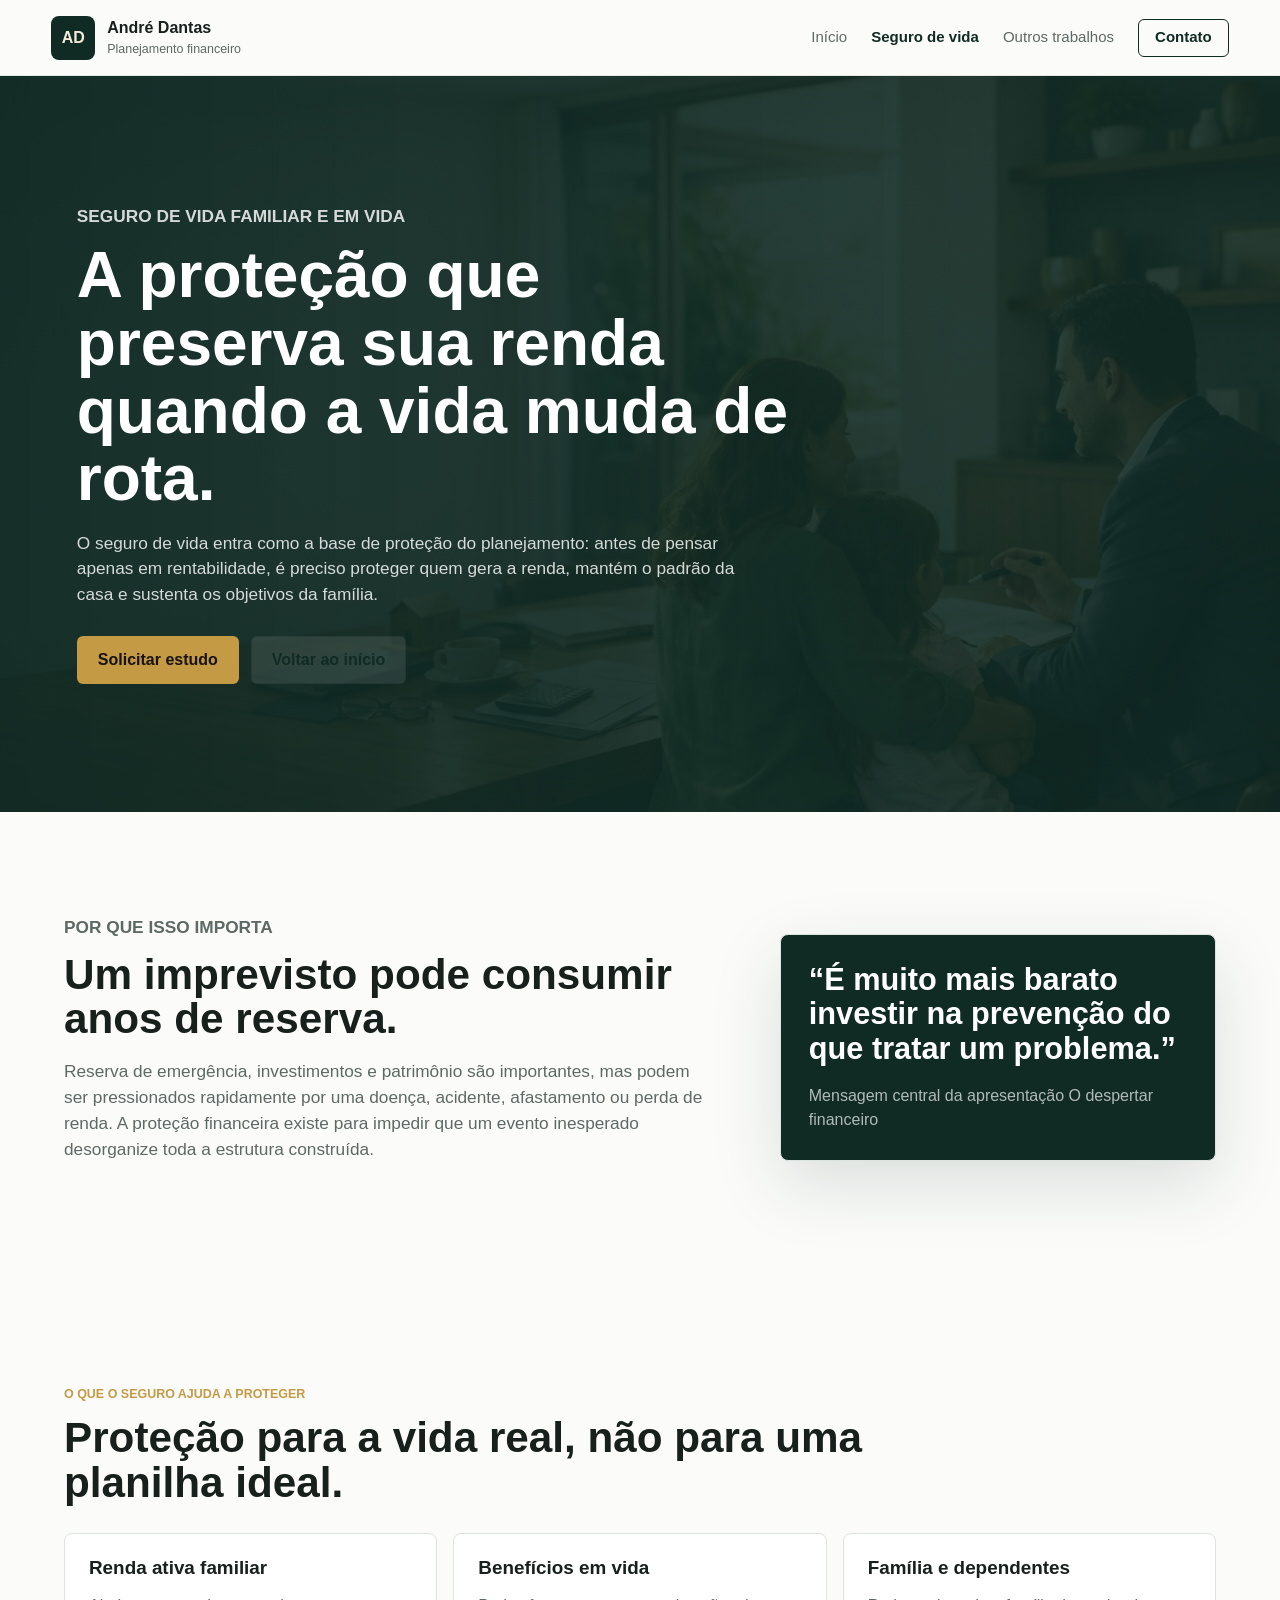
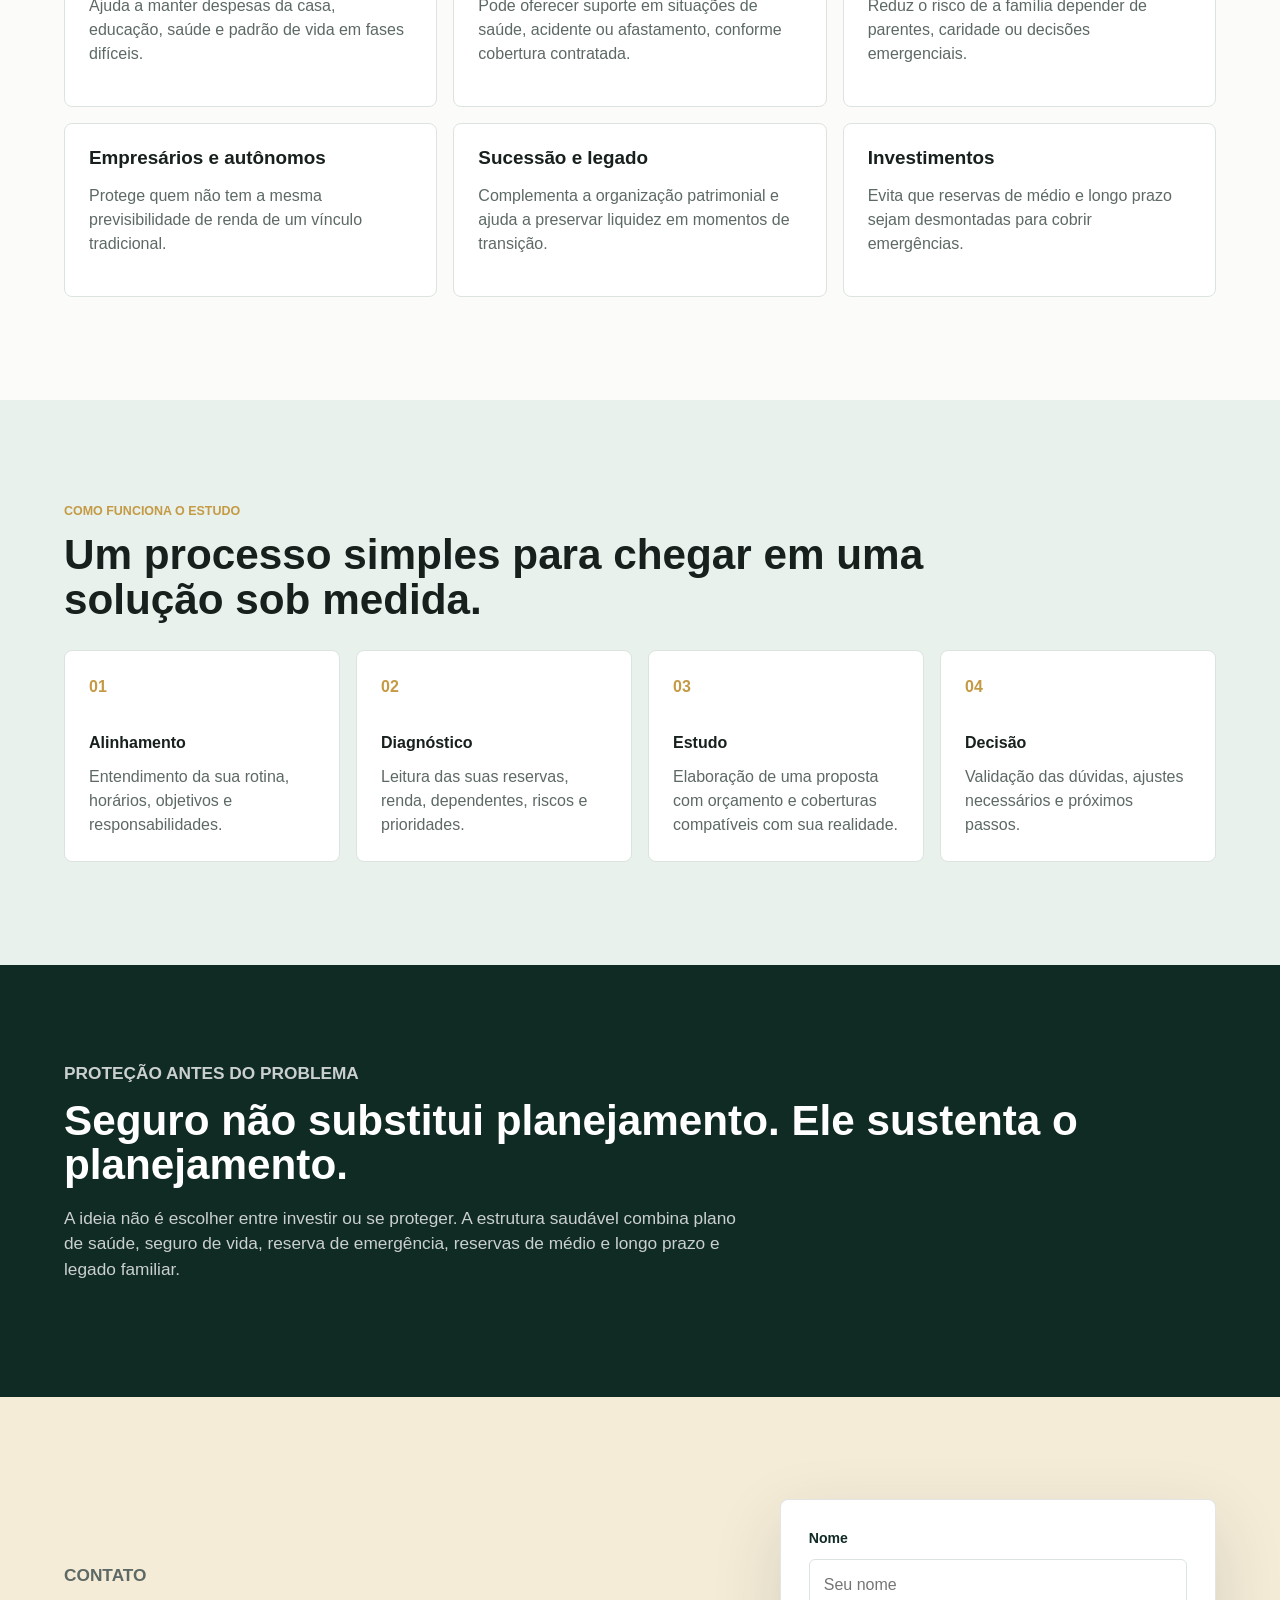
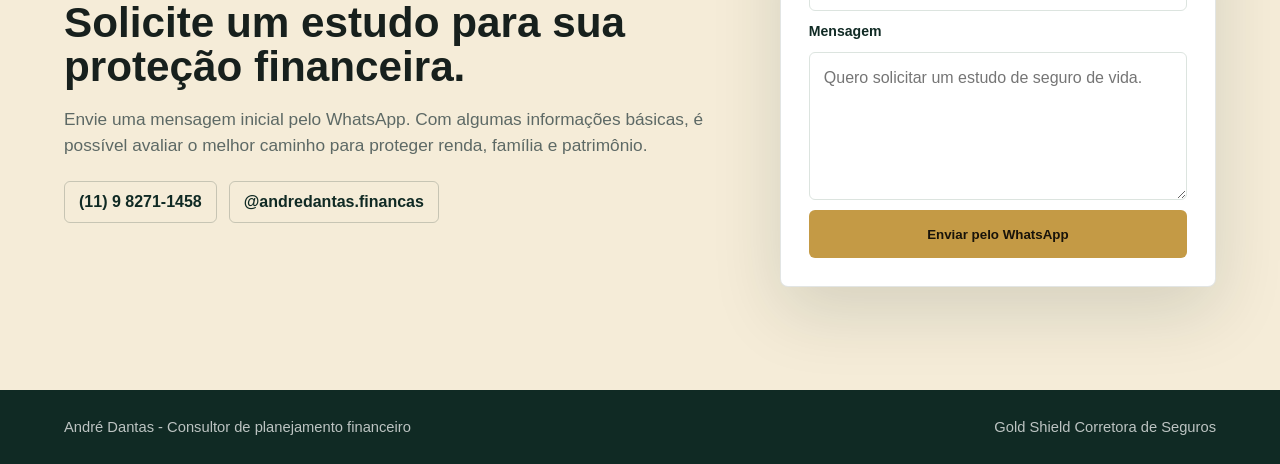
==== seguro-de-vida.html @ 7682a80f "Início" ====
<!doctype html>
<html lang="pt-BR">
  <head>
    <meta charset="utf-8">
    <meta name="viewport" content="width=device-width, initial-scale=1">
    <title>Seguro de Vida | André Dantas</title>
    <meta
      name="description"
      content="Seguro de vida para proteger renda, família, patrimônio e planos diante de imprevistos."
    >
    <link rel="stylesheet" href="styles.css">
  </head>
  <body>
    <header class="site-header">
      <a class="brand" href="index.html" aria-label="André Dantas - página inicial">
        <span class="brand-mark">AD</span>
        <span>
          <strong>André Dantas</strong>
          <small>Planejamento financeiro</small>
        </span>
      </a>
      <nav class="site-nav" aria-label="Navegação principal">
        <a href="index.html">Início</a>
        <a href="seguro-de-vida.html" aria-current="page">Seguro de vida</a>
        <a href="index.html#servicos">Outros trabalhos</a>
        <a class="nav-cta" href="#contato">Contato</a>
      </nav>
    </header>

    <main>
      <section class="page-hero compact-hero">
        <div>
          <p class="eyebrow">Seguro de vida familiar e em vida</p>
          <h1>A proteção que preserva sua renda quando a vida muda de rota.</h1>
          <p>
            O seguro de vida entra como a base de proteção do planejamento: antes de pensar apenas em
            rentabilidade, é preciso proteger quem gera a renda, mantém o padrão da casa e sustenta os
            objetivos da família.
          </p>
          <div class="hero-actions">
            <a class="button primary" href="#contato">Solicitar estudo</a>
            <a class="button secondary dark" href="index.html">Voltar ao início</a>
          </div>
        </div>
      </section>

      <section class="section split">
        <div class="section-copy">
          <p class="eyebrow">Por que isso importa</p>
          <h2>Um imprevisto pode consumir anos de reserva.</h2>
          <p>
            Reserva de emergência, investimentos e patrimônio são importantes, mas podem ser
            pressionados rapidamente por uma doença, acidente, afastamento ou perda de renda. A
            proteção financeira existe para impedir que um evento inesperado desorganize toda a
            estrutura construída.
          </p>
        </div>
        <div class="highlight-panel">
          <strong>“É muito mais barato investir na prevenção do que tratar um problema.”</strong>
          <span>Mensagem central da apresentação O despertar financeiro</span>
        </div>
      </section>

      <section class="section">
        <div class="section-heading">
          <p class="eyebrow">O que o seguro ajuda a proteger</p>
          <h2>Proteção para a vida real, não para uma planilha ideal.</h2>
        </div>
        <div class="benefit-grid">
          <article>
            <h3>Renda ativa familiar</h3>
            <p>Ajuda a manter despesas da casa, educação, saúde e padrão de vida em fases difíceis.</p>
          </article>
          <article>
            <h3>Benefícios em vida</h3>
            <p>Pode oferecer suporte em situações de saúde, acidente ou afastamento, conforme cobertura contratada.</p>
          </article>
          <article>
            <h3>Família e dependentes</h3>
            <p>Reduz o risco de a família depender de parentes, caridade ou decisões emergenciais.</p>
          </article>
          <article>
            <h3>Empresários e autônomos</h3>
            <p>Protege quem não tem a mesma previsibilidade de renda de um vínculo tradicional.</p>
          </article>
          <article>
            <h3>Sucessão e legado</h3>
            <p>Complementa a organização patrimonial e ajuda a preservar liquidez em momentos de transição.</p>
          </article>
          <article>
            <h3>Investimentos</h3>
            <p>Evita que reservas de médio e longo prazo sejam desmontadas para cobrir emergências.</p>
          </article>
        </div>
      </section>

      <section class="section process">
        <div class="section-heading">
          <p class="eyebrow">Como funciona o estudo</p>
          <h2>Um processo simples para chegar em uma solução sob medida.</h2>
        </div>
        <ol class="steps">
          <li>
            <strong>Alinhamento</strong>
            <span>Entendimento da sua rotina, horários, objetivos e responsabilidades.</span>
          </li>
          <li>
            <strong>Diagnóstico</strong>
            <span>Leitura das suas reservas, renda, dependentes, riscos e prioridades.</span>
          </li>
          <li>
            <strong>Estudo</strong>
            <span>Elaboração de uma proposta com orçamento e coberturas compatíveis com sua realidade.</span>
          </li>
          <li>
            <strong>Decisão</strong>
            <span>Validação das dúvidas, ajustes necessários e próximos passos.</span>
          </li>
        </ol>
      </section>

      <section class="section compare-band">
        <div>
          <p class="eyebrow">Proteção antes do problema</p>
          <h2>Seguro não substitui planejamento. Ele sustenta o planejamento.</h2>
          <p>
            A ideia não é escolher entre investir ou se proteger. A estrutura saudável combina plano
            de saúde, seguro de vida, reserva de emergência, reservas de médio e longo prazo e legado
            familiar.
          </p>
        </div>
      </section>

      <section id="contato" class="contact section">
        <div class="contact-copy">
          <p class="eyebrow">Contato</p>
          <h2>Solicite um estudo para sua proteção financeira.</h2>
          <p>
            Envie uma mensagem inicial pelo WhatsApp. Com algumas informações básicas, é possível
            avaliar o melhor caminho para proteger renda, família e patrimônio.
          </p>
          <div class="contact-links">
            <a href="tel:+5511982711458">(11) 9 8271-1458</a>
            <a href="https://www.instagram.com/andredantas.financas/">@andredantas.financas</a>
          </div>
        </div>
        <form class="contact-form" data-whatsapp-form>
          <label for="name">Nome</label>
          <input id="name" name="name" type="text" autocomplete="name" placeholder="Seu nome">

          <label for="message">Mensagem</label>
          <textarea
            id="message"
            name="message"
            rows="5"
            placeholder="Quero solicitar um estudo de seguro de vida."
          ></textarea>

          <button class="button primary full" type="submit">Enviar pelo WhatsApp</button>
        </form>
      </section>
    </main>

    <footer class="site-footer">
      <p>André Dantas - Consultor de planejamento financeiro</p>
      <p>Gold Shield Corretora de Seguros</p>
    </footer>

    <script src="script.js"></script>
  </body>
</html>
---- styles.css ----
:root {
  --green-900: #102a24;
  --green-800: #183b32;
  --green-700: #255144;
  --mint-100: #e8f1eb;
  --gold-500: #c49a45;
  --gold-100: #f5ecd8;
  --ink: #17201d;
  --muted: #5d6965;
  --line: #dce4df;
  --paper: #fbfcfa;
  --white: #ffffff;
  --shadow: 0 24px 70px rgba(16, 42, 36, 0.14);
}

* {
  box-sizing: border-box;
}

html {
  scroll-behavior: smooth;
}

body {
  margin: 0;
  background: var(--paper);
  color: var(--ink);
  font-family: Arial, Helvetica, sans-serif;
  line-height: 1.5;
}

a {
  color: inherit;
}

.site-header {
  position: sticky;
  top: 0;
  z-index: 20;
  display: flex;
  align-items: center;
  justify-content: space-between;
  gap: 24px;
  min-height: 76px;
  padding: 14px clamp(18px, 4vw, 56px);
  background: rgba(251, 252, 250, 0.92);
  border-bottom: 1px solid rgba(220, 228, 223, 0.8);
  backdrop-filter: blur(16px);
}

.brand {
  display: inline-flex;
  align-items: center;
  gap: 12px;
  text-decoration: none;
  min-width: 220px;
}

.brand-mark {
  display: grid;
  place-items: center;
  width: 44px;
  height: 44px;
  border-radius: 8px;
  background: var(--green-900);
  color: var(--gold-100);
  font-weight: 800;
}

.brand strong,
.brand small {
  display: block;
}

.brand strong {
  font-size: 1rem;
}

.brand small {
  color: var(--muted);
  font-size: 0.78rem;
}

.site-nav {
  display: flex;
  align-items: center;
  gap: clamp(10px, 2vw, 24px);
  color: var(--muted);
  font-size: 0.94rem;
}

.site-nav a {
  min-height: 38px;
  display: inline-flex;
  align-items: center;
  text-decoration: none;
  white-space: nowrap;
}

.site-nav a[aria-current="page"] {
  color: var(--green-900);
  font-weight: 700;
}

.nav-cta {
  padding: 0 16px;
  border: 1px solid var(--green-900);
  border-radius: 6px;
  color: var(--green-900);
  font-weight: 700;
}

.hero {
  position: relative;
  min-height: calc(100vh - 76px);
  display: grid;
  align-items: center;
  overflow: hidden;
}

.hero img {
  position: absolute;
  inset: 0;
  width: 100%;
  height: 100%;
  object-fit: cover;
}

.hero-overlay {
  position: absolute;
  inset: 0;
  background:
    linear-gradient(90deg, rgba(16, 42, 36, 0.92) 0%, rgba(16, 42, 36, 0.74) 37%, rgba(16, 42, 36, 0.12) 72%),
    linear-gradient(0deg, rgba(16, 42, 36, 0.38), rgba(16, 42, 36, 0));
}

.hero-content {
  position: relative;
  z-index: 1;
  width: min(680px, calc(100% - 36px));
  margin-left: clamp(18px, 7vw, 96px);
  padding: 72px 0;
  color: var(--white);
}

.eyebrow {
  margin: 0 0 12px;
  color: var(--gold-500);
  font-size: 0.78rem;
  font-weight: 800;
  letter-spacing: 0;
  text-transform: uppercase;
}

h1,
h2,
h3,
p {
  overflow-wrap: anywhere;
}

h1,
h2,
h3 {
  margin: 0;
  line-height: 1.06;
  letter-spacing: 0;
}

h1 {
  max-width: 720px;
  font-size: clamp(2.45rem, 5vw, 5.2rem);
}

h2 {
  font-size: clamp(2rem, 3.3vw, 3.4rem);
}

h3 {
  font-size: 1.18rem;
}

.hero-content p:not(.eyebrow),
.page-hero p,
.section-copy p,
.contact-copy p,
.compare-band p,
.life-insurance-callout p {
  max-width: 680px;
  color: inherit;
  font-size: 1.08rem;
}

.hero-content p:not(.eyebrow) {
  color: rgba(255, 255, 255, 0.86);
}

.hero-actions {
  display: flex;
  flex-wrap: wrap;
  gap: 12px;
  margin-top: 28px;
}

.button {
  min-height: 48px;
  display: inline-flex;
  align-items: center;
  justify-content: center;
  padding: 0 20px;
  border-radius: 6px;
  border: 1px solid transparent;
  font-weight: 800;
  text-decoration: none;
  cursor: pointer;
}

.button.primary {
  background: var(--gold-500);
  color: #18130a;
}

.button.secondary {
  background: rgba(255, 255, 255, 0.1);
  border-color: rgba(255, 255, 255, 0.42);
  color: var(--white);
}

.button.secondary.dark {
  border-color: rgba(16, 42, 36, 0.26);
  color: var(--green-900);
}

.button.full {
  width: 100%;
}

.section {
  padding: clamp(56px, 8vw, 104px) clamp(18px, 5vw, 72px);
}

.intro,
.split,
.contact,
.life-insurance-callout {
  display: grid;
  grid-template-columns: minmax(0, 1.1fr) minmax(280px, 0.75fr);
  gap: clamp(28px, 6vw, 76px);
  align-items: center;
}

.section-copy p,
.contact-copy p,
.compare-band p {
  color: var(--muted);
}

.stats-strip,
.highlight-panel {
  padding: 28px;
  border: 1px solid var(--line);
  border-radius: 8px;
  background: var(--white);
  box-shadow: var(--shadow);
}

.stats-strip {
  display: grid;
  gap: 18px;
}

.stats-strip div {
  display: flex;
  justify-content: space-between;
  gap: 16px;
  padding-bottom: 18px;
  border-bottom: 1px solid var(--line);
}

.stats-strip div:last-child {
  padding-bottom: 0;
  border-bottom: 0;
}

.stats-strip strong {
  color: var(--green-900);
  font-size: 2rem;
}

.stats-strip span {
  max-width: 180px;
  color: var(--muted);
  text-align: right;
}

.framework,
.testimonials,
.process {
  background: var(--mint-100);
}

.section-heading {
  max-width: 860px;
  margin-bottom: 28px;
}

.pillars,
.service-grid,
.benefit-grid,
.quote-grid {
  display: grid;
  gap: 16px;
}

.pillars {
  grid-template-columns: repeat(3, minmax(0, 1fr));
}

.service-grid,
.benefit-grid {
  grid-template-columns: repeat(4, minmax(0, 1fr));
}

.benefit-grid {
  grid-template-columns: repeat(3, minmax(0, 1fr));
}

.pillars article,
.service-grid article,
.benefit-grid article,
.quote-grid blockquote {
  min-height: 170px;
  padding: 24px;
  border: 1px solid var(--line);
  border-radius: 8px;
  background: var(--white);
}

.pillars span {
  color: var(--gold-500);
  font-size: 2.4rem;
  font-weight: 800;
}

.pillars p,
.service-grid p,
.benefit-grid p {
  color: var(--muted);
}

.accent-card {
  background: var(--green-900) !important;
  color: var(--white);
}

.accent-card p {
  color: rgba(255, 255, 255, 0.78);
}

.life-insurance-callout,
.compare-band {
  background: var(--green-900);
  color: var(--white);
}

.life-insurance-callout p,
.compare-band p {
  color: rgba(255, 255, 255, 0.78);
}

.services {
  background: var(--paper);
}

.quote-grid {
  grid-template-columns: repeat(3, minmax(0, 1fr));
}

.quote-grid blockquote {
  margin: 0;
  color: var(--green-900);
  font-size: 1.1rem;
  font-weight: 700;
}

.page-hero {
  padding: clamp(76px, 10vw, 128px) clamp(18px, 6vw, 86px);
  background:
    linear-gradient(90deg, rgba(16, 42, 36, 0.96), rgba(16, 42, 36, 0.88)),
    url("assets/hero-protecao-financeira.png") center right / cover;
  color: var(--white);
}

.compact-hero {
  min-height: 560px;
  display: grid;
  align-items: center;
}

.page-hero p {
  color: rgba(255, 255, 255, 0.82);
}

.highlight-panel {
  background: var(--green-900);
  color: var(--white);
}

.highlight-panel strong,
.highlight-panel span {
  display: block;
}

.highlight-panel strong {
  font-size: clamp(1.6rem, 2.4vw, 2.4rem);
  line-height: 1.12;
}

.highlight-panel span {
  margin-top: 18px;
  color: rgba(255, 255, 255, 0.68);
}

.steps {
  display: grid;
  grid-template-columns: repeat(4, minmax(0, 1fr));
  gap: 16px;
  padding: 0;
  margin: 0;
  list-style: none;
  counter-reset: steps;
}

.steps li {
  counter-increment: steps;
  min-height: 190px;
  padding: 24px;
  border-radius: 8px;
  background: var(--white);
  border: 1px solid var(--line);
}

.steps li::before {
  content: counter(steps, decimal-leading-zero);
  display: block;
  margin-bottom: 32px;
  color: var(--gold-500);
  font-weight: 800;
}

.steps strong,
.steps span {
  display: block;
}

.steps span {
  margin-top: 10px;
  color: var(--muted);
}

.compare-band {
  padding-top: clamp(64px, 8vw, 96px);
  padding-bottom: clamp(64px, 8vw, 96px);
}

.contact {
  background: var(--gold-100);
}

.contact-links {
  display: flex;
  flex-wrap: wrap;
  gap: 12px;
  margin-top: 22px;
}

.contact-links a {
  min-height: 42px;
  display: inline-flex;
  align-items: center;
  padding: 0 14px;
  border: 1px solid rgba(16, 42, 36, 0.2);
  border-radius: 6px;
  color: var(--green-900);
  font-weight: 800;
  text-decoration: none;
}

.contact-form {
  display: grid;
  gap: 10px;
  padding: 28px;
  border-radius: 8px;
  background: var(--white);
  border: 1px solid rgba(16, 42, 36, 0.12);
  box-shadow: var(--shadow);
}

.contact-form label {
  color: var(--green-900);
  font-size: 0.88rem;
  font-weight: 800;
}

.contact-form input,
.contact-form textarea {
  width: 100%;
  border: 1px solid var(--line);
  border-radius: 6px;
  padding: 13px 14px;
  color: var(--ink);
  font: inherit;
}

.contact-form textarea {
  resize: vertical;
  min-height: 126px;
}

.site-footer {
  display: flex;
  justify-content: space-between;
  gap: 16px;
  padding: 26px clamp(18px, 5vw, 72px);
  background: var(--green-900);
  color: rgba(255, 255, 255, 0.72);
  font-size: 0.92rem;
}

.site-footer p {
  margin: 0;
}

@media (max-width: 960px) {
  .site-header {
    position: static;
    align-items: flex-start;
    flex-direction: column;
  }

  .site-nav {
    width: 100%;
    overflow-x: auto;
    padding-bottom: 4px;
  }

  .hero {
    min-height: 720px;
  }

  .hero-overlay {
    background:
      linear-gradient(90deg, rgba(16, 42, 36, 0.94), rgba(16, 42, 36, 0.7)),
      linear-gradient(0deg, rgba(16, 42, 36, 0.48), rgba(16, 42, 36, 0));
  }

  .intro,
  .split,
  .contact,
  .life-insurance-callout {
    grid-template-columns: 1fr;
  }

  .pillars,
  .service-grid,
  .benefit-grid,
  .quote-grid,
  .steps {
    grid-template-columns: repeat(2, minmax(0, 1fr));
  }
}

@media (max-width: 640px) {
  .brand {
    min-width: 0;
  }

  .hero {
    min-height: 680px;
  }

  .hero-content {
    width: calc(100% - 36px);
    margin: 0 auto;
  }

  .hero-actions,
  .button,
  .contact-links a {
    width: 100%;
  }

  .pillars,
  .service-grid,
  .benefit-grid,
  .quote-grid,
  .steps {
    grid-template-columns: 1fr;
  }

  .stats-strip div,
  .site-footer {
    flex-direction: column;
  }

  .stats-strip span {
    max-width: none;
    text-align: left;
  }
}
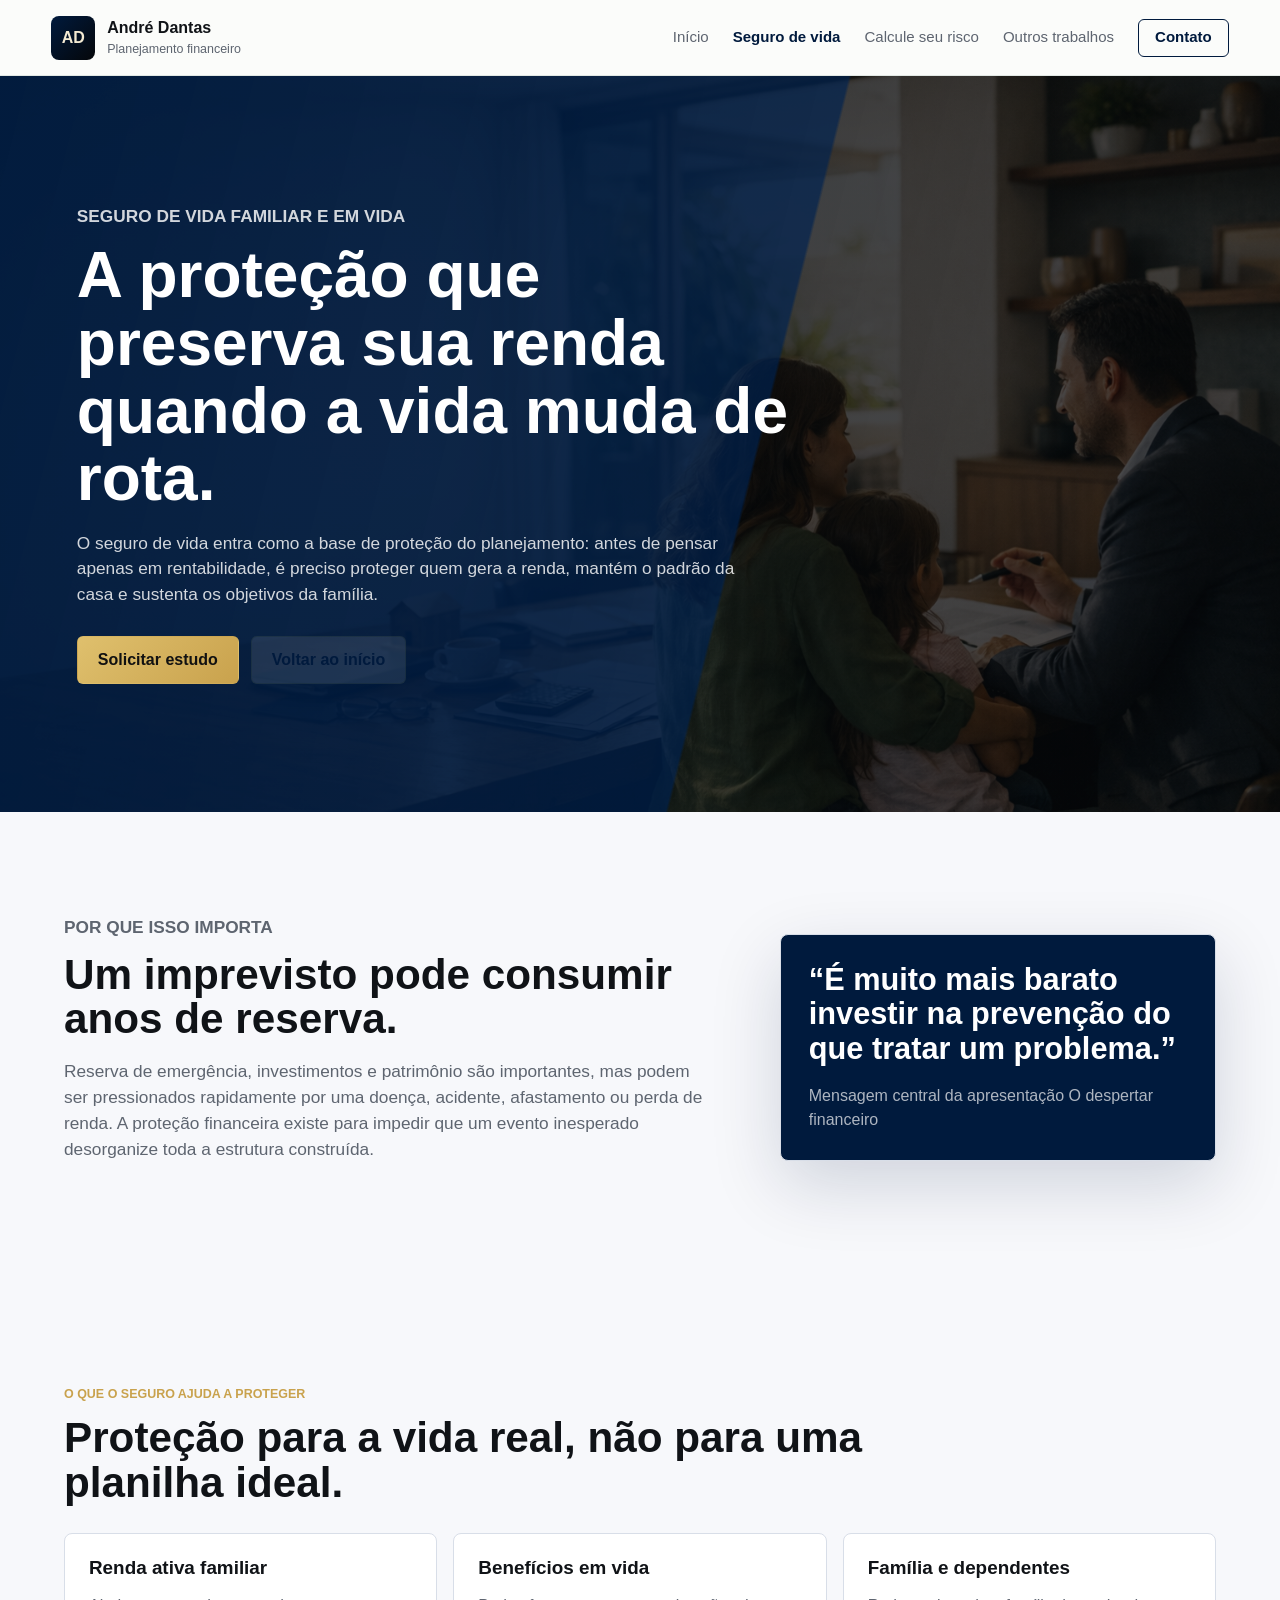
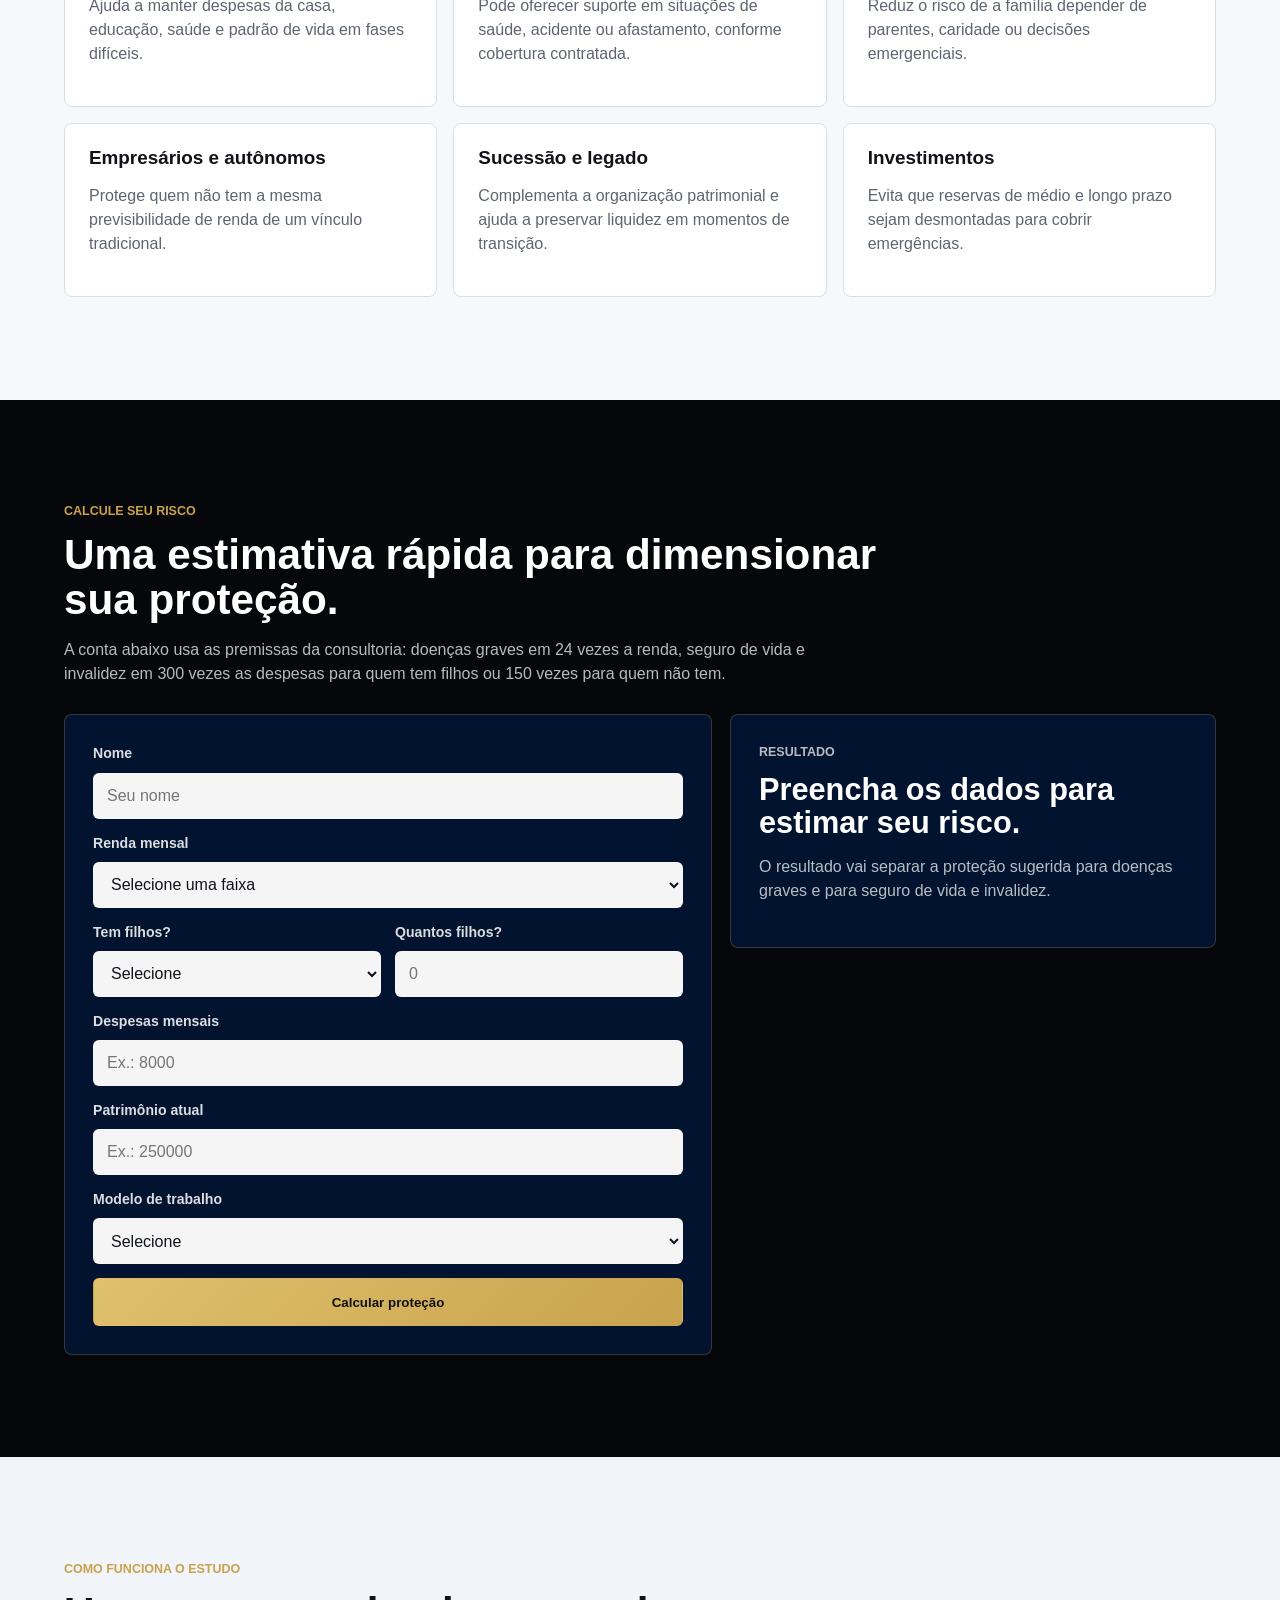
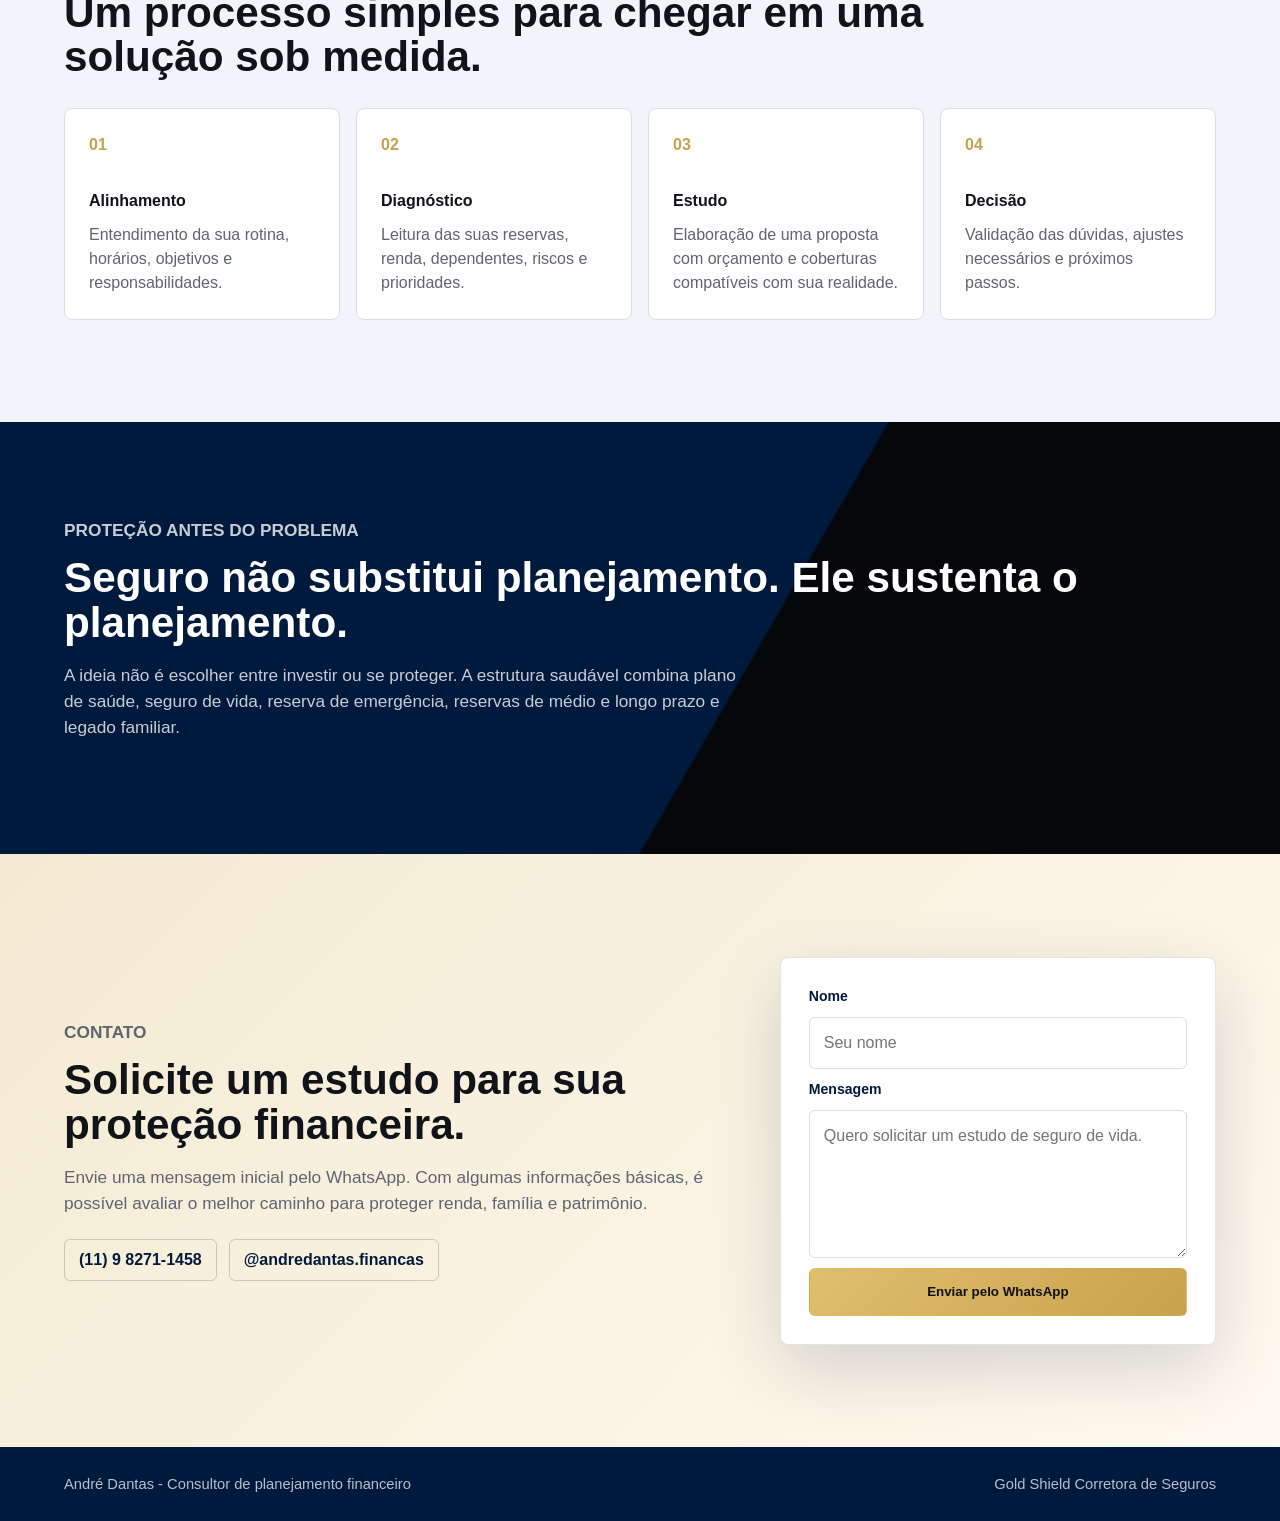
==== commit 96369bd2: "olá" ====
--- a/seguro-de-vida.html
+++ b/seguro-de-vida.html
@@ -22,6 +22,7 @@
       <nav class="site-nav" aria-label="Navegação principal">
         <a href="index.html">Início</a>
         <a href="seguro-de-vida.html" aria-current="page">Seguro de vida</a>
+        <a href="#calculadora">Calcule seu risco</a>
         <a href="index.html#servicos">Outros trabalhos</a>
         <a class="nav-cta" href="#contato">Contato</a>
       </nav>
@@ -91,6 +92,103 @@
             <h3>Investimentos</h3>
             <p>Evita que reservas de médio e longo prazo sejam desmontadas para cobrir emergências.</p>
           </article>
+        </div>
+      </section>
+
+      <section id="calculadora" class="calculator-section section">
+        <div class="section-heading">
+          <p class="eyebrow">Calcule seu risco</p>
+          <h2>Uma estimativa rápida para dimensionar sua proteção.</h2>
+          <p>
+            A conta abaixo usa as premissas da consultoria: doenças graves em 24 vezes a renda,
+            seguro de vida e invalidez em 300 vezes as despesas para quem tem filhos ou 150 vezes
+            para quem não tem.
+          </p>
+        </div>
+
+        <div class="calculator-shell">
+          <form class="risk-calculator" data-risk-calculator>
+            <div class="form-field">
+              <label for="risk-name">Nome</label>
+              <input id="risk-name" name="riskName" type="text" autocomplete="name" placeholder="Seu nome">
+            </div>
+
+            <div class="form-field">
+              <label for="income-range">Renda mensal</label>
+              <select id="income-range" name="income" required>
+                <option value="">Selecione uma faixa</option>
+                <option value="3000">Até R$ 3.000</option>
+                <option value="6000">R$ 3.001 a R$ 6.000</option>
+                <option value="10000">R$ 6.001 a R$ 10.000</option>
+                <option value="20000">R$ 10.001 a R$ 20.000</option>
+                <option value="40000">R$ 20.001 a R$ 40.000</option>
+                <option value="60000">Acima de R$ 40.000</option>
+              </select>
+            </div>
+
+            <div class="form-row">
+              <div class="form-field">
+                <label for="has-children">Tem filhos?</label>
+                <select id="has-children" name="hasChildren" required>
+                  <option value="">Selecione</option>
+                  <option value="yes">Sim</option>
+                  <option value="no">Não</option>
+                </select>
+              </div>
+
+              <div class="form-field">
+                <label for="children-count">Quantos filhos?</label>
+                <input id="children-count" name="childrenCount" type="number" min="0" step="1" placeholder="0">
+              </div>
+            </div>
+
+            <div class="form-field">
+              <label for="monthly-expenses">Despesas mensais</label>
+              <input
+                id="monthly-expenses"
+                name="monthlyExpenses"
+                type="number"
+                min="0"
+                step="100"
+                inputmode="numeric"
+                placeholder="Ex.: 8000"
+                required
+              >
+            </div>
+
+            <div class="form-field">
+              <label for="net-worth">Patrimônio atual</label>
+              <input
+                id="net-worth"
+                name="netWorth"
+                type="number"
+                min="0"
+                step="1000"
+                inputmode="numeric"
+                placeholder="Ex.: 250000"
+              >
+            </div>
+
+            <div class="form-field">
+              <label for="work-type">Modelo de trabalho</label>
+              <select id="work-type" name="workType" required>
+                <option value="">Selecione</option>
+                <option value="Autônomo">Autônomo</option>
+                <option value="CLT">CLT</option>
+              </select>
+            </div>
+
+            <button class="button primary full" type="submit">Calcular proteção</button>
+          </form>
+
+          <aside class="calculator-result" data-risk-result aria-live="polite">
+            <p class="eyebrow">Resultado</p>
+            <h3>Preencha os dados para estimar seu risco.</h3>
+            <p>
+              O resultado vai separar a proteção sugerida para doenças graves e para seguro de vida
+              e invalidez.
+            </p>
+          </aside>
         </div>
       </section>
 
--- a/styles.css
+++ b/styles.css
@@ -1,16 +1,17 @@
 :root {
-  --green-900: #102a24;
-  --green-800: #183b32;
-  --green-700: #255144;
-  --mint-100: #e8f1eb;
-  --gold-500: #c49a45;
-  --gold-100: #f5ecd8;
-  --ink: #17201d;
-  --muted: #5d6965;
-  --line: #dce4df;
-  --paper: #fbfcfa;
+  --green-900: #001a3d;
+  --green-800: #061f45;
+  --green-700: #12305e;
+  --mint-100: #f1f4f9;
+  --gold-500: #c9a24d;
+  --gold-100: #f4ead2;
+  --ink: #101317;
+  --muted: #5e6570;
+  --line: #d8dee8;
+  --paper: #f7f8fb;
+  --black: #05070a;
   --white: #ffffff;
-  --shadow: 0 24px 70px rgba(16, 42, 36, 0.14);
+  --shadow: 0 24px 70px rgba(0, 26, 61, 0.16);
 }
 
 * {
@@ -62,7 +63,7 @@
   width: 44px;
   height: 44px;
   border-radius: 8px;
-  background: var(--green-900);
+  background: linear-gradient(135deg, var(--green-900), var(--black));
   color: var(--gold-100);
   font-weight: 800;
 }
@@ -130,8 +131,8 @@
   position: absolute;
   inset: 0;
   background:
-    linear-gradient(90deg, rgba(16, 42, 36, 0.92) 0%, rgba(16, 42, 36, 0.74) 37%, rgba(16, 42, 36, 0.12) 72%),
-    linear-gradient(0deg, rgba(16, 42, 36, 0.38), rgba(16, 42, 36, 0));
+    linear-gradient(104deg, rgba(0, 26, 61, 0.97) 0%, rgba(0, 26, 61, 0.92) 42%, rgba(0, 26, 61, 0.2) 42.2%, rgba(5, 7, 10, 0.08) 100%),
+    linear-gradient(0deg, rgba(5, 7, 10, 0.38), rgba(5, 7, 10, 0));
 }
 
 .hero-content {
@@ -216,8 +217,8 @@
 }
 
 .button.primary {
-  background: var(--gold-500);
-  color: #18130a;
+  background: linear-gradient(135deg, #dfc06d, var(--gold-500));
+  color: #111111;
 }
 
 .button.secondary {
@@ -249,6 +250,33 @@
   align-items: center;
 }
 
+.cobrand-line {
+  display: flex;
+  flex-wrap: wrap;
+  align-items: center;
+  gap: 10px 14px;
+  margin-top: 34px;
+  color: rgba(255, 255, 255, 0.74);
+}
+
+.cobrand-line span {
+  width: 100%;
+  font-size: 0.84rem;
+  font-weight: 700;
+  text-transform: uppercase;
+}
+
+.cobrand-line strong {
+  min-height: 38px;
+  display: inline-flex;
+  align-items: center;
+  padding: 0 14px;
+  border: 1px solid rgba(201, 162, 77, 0.56);
+  background: rgba(5, 7, 10, 0.28);
+  border-radius: 6px;
+  color: var(--white);
+}
+
 .section-copy p,
 .contact-copy p,
 .compare-band p {
@@ -256,12 +284,95 @@
 }
 
 .stats-strip,
-.highlight-panel {
+.highlight-panel,
+.advisor-panel {
   padding: 28px;
   border: 1px solid var(--line);
   border-radius: 8px;
   background: var(--white);
   box-shadow: var(--shadow);
+}
+
+.advisor-panel {
+  position: relative;
+  overflow: hidden;
+}
+
+.advisor-panel::before {
+  content: "";
+  position: absolute;
+  top: 0;
+  right: 0;
+  width: 34%;
+  height: 100%;
+  background: linear-gradient(160deg, rgba(201, 162, 77, 0.36), rgba(5, 7, 10, 0));
+  clip-path: polygon(42% 0, 100% 0, 100% 100%, 0 100%);
+}
+
+.advisor-photo {
+  position: relative;
+  z-index: 1;
+  width: 100%;
+  aspect-ratio: 4 / 5;
+  margin-bottom: 20px;
+  overflow: hidden;
+  border-radius: 8px;
+  background: linear-gradient(135deg, var(--green-900), var(--black));
+}
+
+.advisor-photo img {
+  width: 100%;
+  height: 100%;
+  object-fit: cover;
+  object-position: center top;
+}
+
+.advisor-photo span {
+  width: 100%;
+  height: 100%;
+  display: grid;
+  place-items: center;
+  color: var(--gold-500);
+  font-size: 4rem;
+  font-weight: 800;
+}
+
+.advisor-panel h3,
+.advisor-panel p {
+  position: relative;
+  z-index: 1;
+}
+
+.advisor-panel p:not(.eyebrow) {
+  color: var(--muted);
+}
+
+.proof-band {
+  display: grid;
+  grid-template-columns: repeat(3, minmax(0, 1fr));
+  gap: 1px;
+  padding-top: 0;
+  padding-bottom: 0;
+  background: var(--black);
+  color: var(--white);
+}
+
+.proof-band div {
+  min-height: 150px;
+  display: grid;
+  align-content: center;
+  gap: 8px;
+  padding: 28px;
+  background: var(--green-900);
+}
+
+.proof-band strong {
+  color: var(--gold-500);
+  font-size: clamp(2rem, 4vw, 3.3rem);
+}
+
+.proof-band span {
+  color: rgba(255, 255, 255, 0.78);
 }
 
 .stats-strip {
@@ -359,8 +470,14 @@
 
 .life-insurance-callout,
 .compare-band {
-  background: var(--green-900);
+  background: linear-gradient(120deg, var(--green-900) 0%, var(--green-900) 58%, var(--black) 58.2%, var(--black) 100%);
   color: var(--white);
+}
+
+.callout-actions {
+  display: flex;
+  flex-wrap: wrap;
+  gap: 12px;
 }
 
 .life-insurance-callout p,
@@ -386,7 +503,7 @@
 .page-hero {
   padding: clamp(76px, 10vw, 128px) clamp(18px, 6vw, 86px);
   background:
-    linear-gradient(90deg, rgba(16, 42, 36, 0.96), rgba(16, 42, 36, 0.88)),
+    linear-gradient(104deg, rgba(0, 26, 61, 0.98) 0%, rgba(0, 26, 61, 0.92) 58%, rgba(5, 7, 10, 0.76) 58.2%, rgba(5, 7, 10, 0.7) 100%),
     url("assets/hero-protecao-financeira.png") center right / cover;
   color: var(--white);
 }
@@ -464,7 +581,7 @@
 }
 
 .contact {
-  background: var(--gold-100);
+  background: linear-gradient(135deg, var(--gold-100), #fffaf0);
 }
 
 .contact-links {
@@ -527,6 +644,111 @@
   font-size: 0.92rem;
 }
 
+.calculator-section {
+  background: var(--black);
+  color: var(--white);
+}
+
+.calculator-section .section-heading p:not(.eyebrow) {
+  max-width: 760px;
+  color: rgba(255, 255, 255, 0.72);
+}
+
+.calculator-shell {
+  display: grid;
+  grid-template-columns: minmax(0, 1fr) minmax(320px, 0.75fr);
+  gap: 18px;
+}
+
+.risk-calculator,
+.calculator-result {
+  padding: 28px;
+  border: 1px solid rgba(201, 162, 77, 0.26);
+  border-radius: 8px;
+  background: rgba(0, 26, 61, 0.72);
+}
+
+.risk-calculator {
+  display: grid;
+  gap: 14px;
+}
+
+.form-row {
+  display: grid;
+  grid-template-columns: repeat(2, minmax(0, 1fr));
+  gap: 14px;
+}
+
+.form-field {
+  display: grid;
+  gap: 8px;
+}
+
+.form-field label {
+  color: rgba(255, 255, 255, 0.86);
+  font-size: 0.88rem;
+  font-weight: 800;
+}
+
+.form-field input,
+.form-field select {
+  min-height: 46px;
+  width: 100%;
+  border: 1px solid rgba(255, 255, 255, 0.18);
+  border-radius: 6px;
+  padding: 0 13px;
+  background: rgba(255, 255, 255, 0.96);
+  color: var(--ink);
+  font: inherit;
+}
+
+.calculator-result {
+  align-self: start;
+  position: sticky;
+  top: 96px;
+}
+
+.calculator-result h3 {
+  font-size: clamp(1.5rem, 2.4vw, 2.3rem);
+}
+
+.calculator-result p {
+  color: rgba(255, 255, 255, 0.72);
+}
+
+.result-list {
+  display: grid;
+  gap: 12px;
+  margin: 22px 0;
+}
+
+.result-item {
+  padding: 16px;
+  border: 1px solid rgba(201, 162, 77, 0.22);
+  border-radius: 8px;
+  background: rgba(5, 7, 10, 0.34);
+}
+
+.result-item span,
+.result-item strong {
+  display: block;
+}
+
+.result-item span {
+  color: rgba(255, 255, 255, 0.68);
+  font-size: 0.88rem;
+}
+
+.result-item strong {
+  margin-top: 4px;
+  color: var(--gold-500);
+  font-size: clamp(1.35rem, 2.2vw, 2rem);
+}
+
+.result-note {
+  font-size: 0.9rem;
+}
+
 .site-footer p {
   margin: 0;
 }
@@ -550,8 +772,8 @@
 
   .hero-overlay {
     background:
-      linear-gradient(90deg, rgba(16, 42, 36, 0.94), rgba(16, 42, 36, 0.7)),
-      linear-gradient(0deg, rgba(16, 42, 36, 0.48), rgba(16, 42, 36, 0));
+      linear-gradient(90deg, rgba(0, 26, 61, 0.96), rgba(0, 26, 61, 0.72)),
+      linear-gradient(0deg, rgba(5, 7, 10, 0.48), rgba(5, 7, 10, 0));
   }
 
   .intro,
@@ -565,8 +787,14 @@
   .service-grid,
   .benefit-grid,
   .quote-grid,
-  .steps {
+  .steps,
+  .proof-band,
+  .calculator-shell {
     grid-template-columns: repeat(2, minmax(0, 1fr));
+  }
+
+  .calculator-result {
+    position: static;
   }
 }
 
@@ -594,7 +822,10 @@
   .service-grid,
   .benefit-grid,
   .quote-grid,
-  .steps {
+  .steps,
+  .proof-band,
+  .calculator-shell,
+  .form-row {
     grid-template-columns: 1fr;
   }
 
